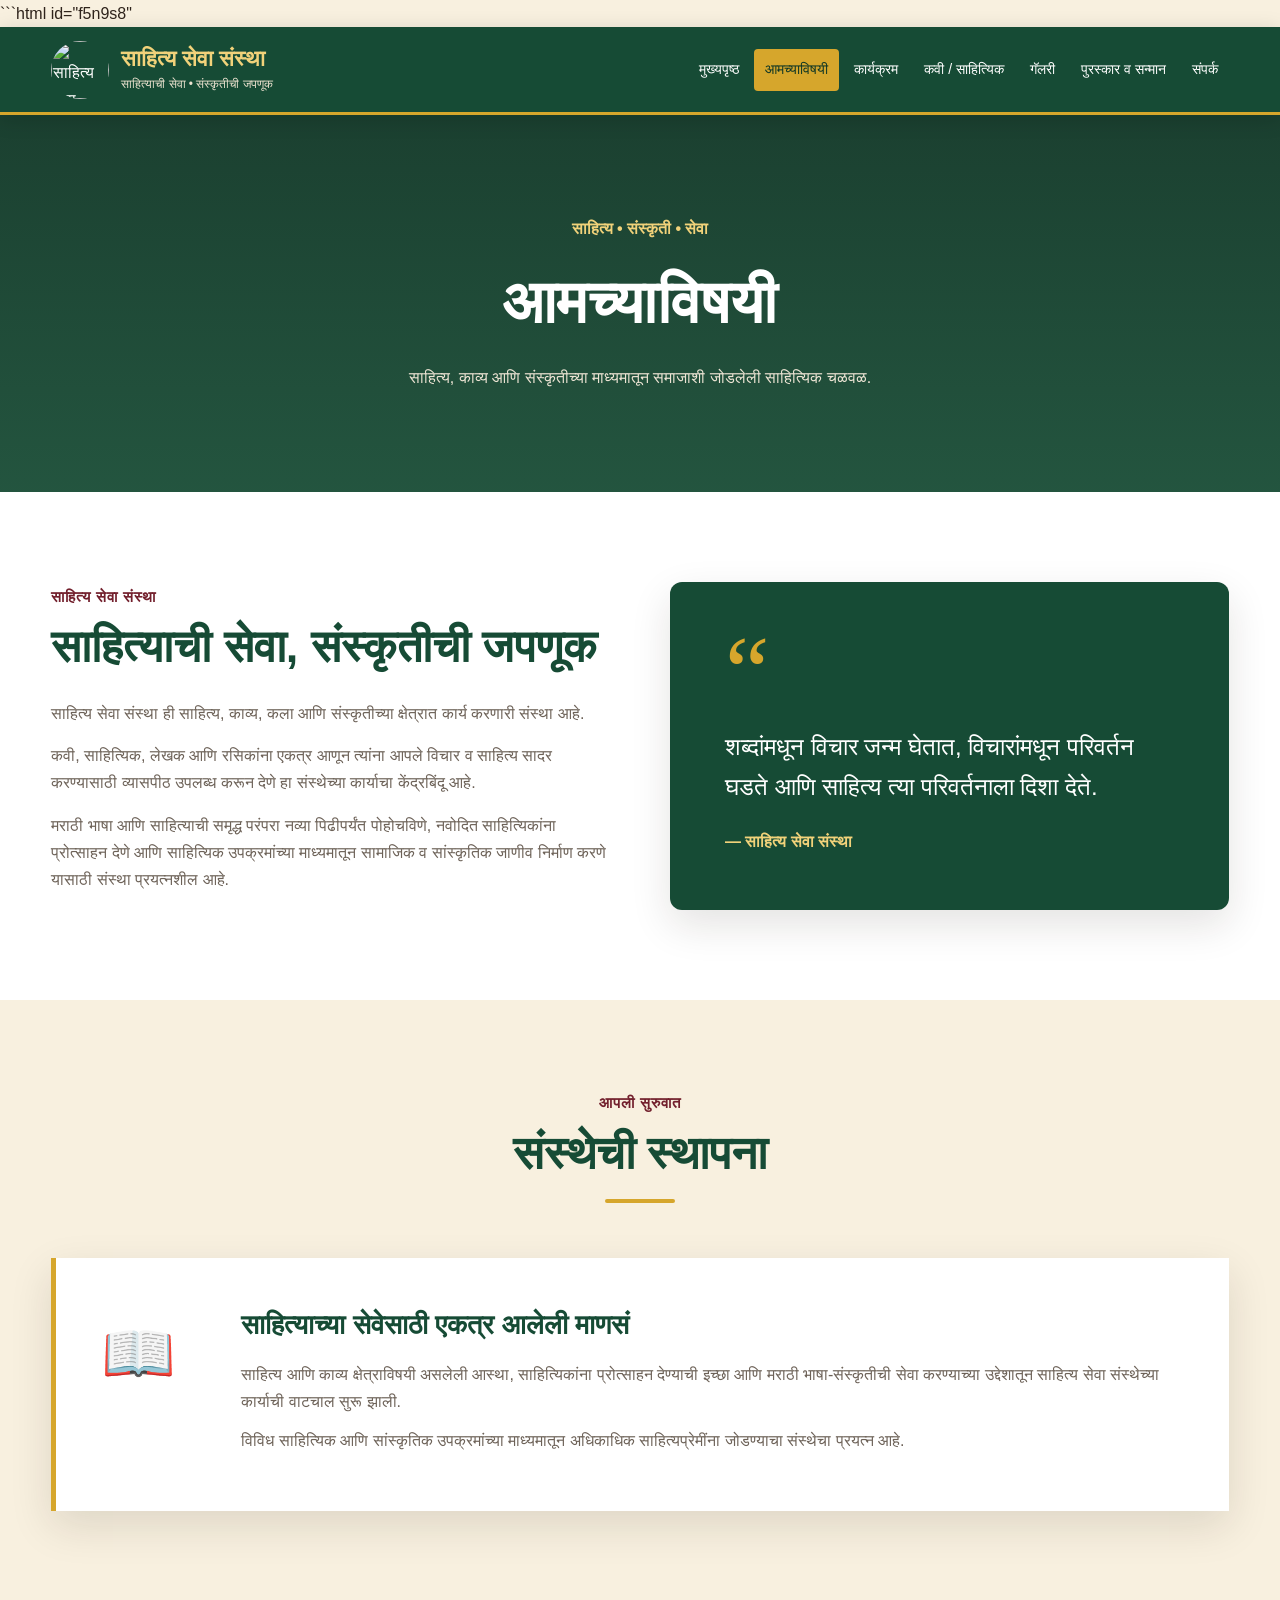
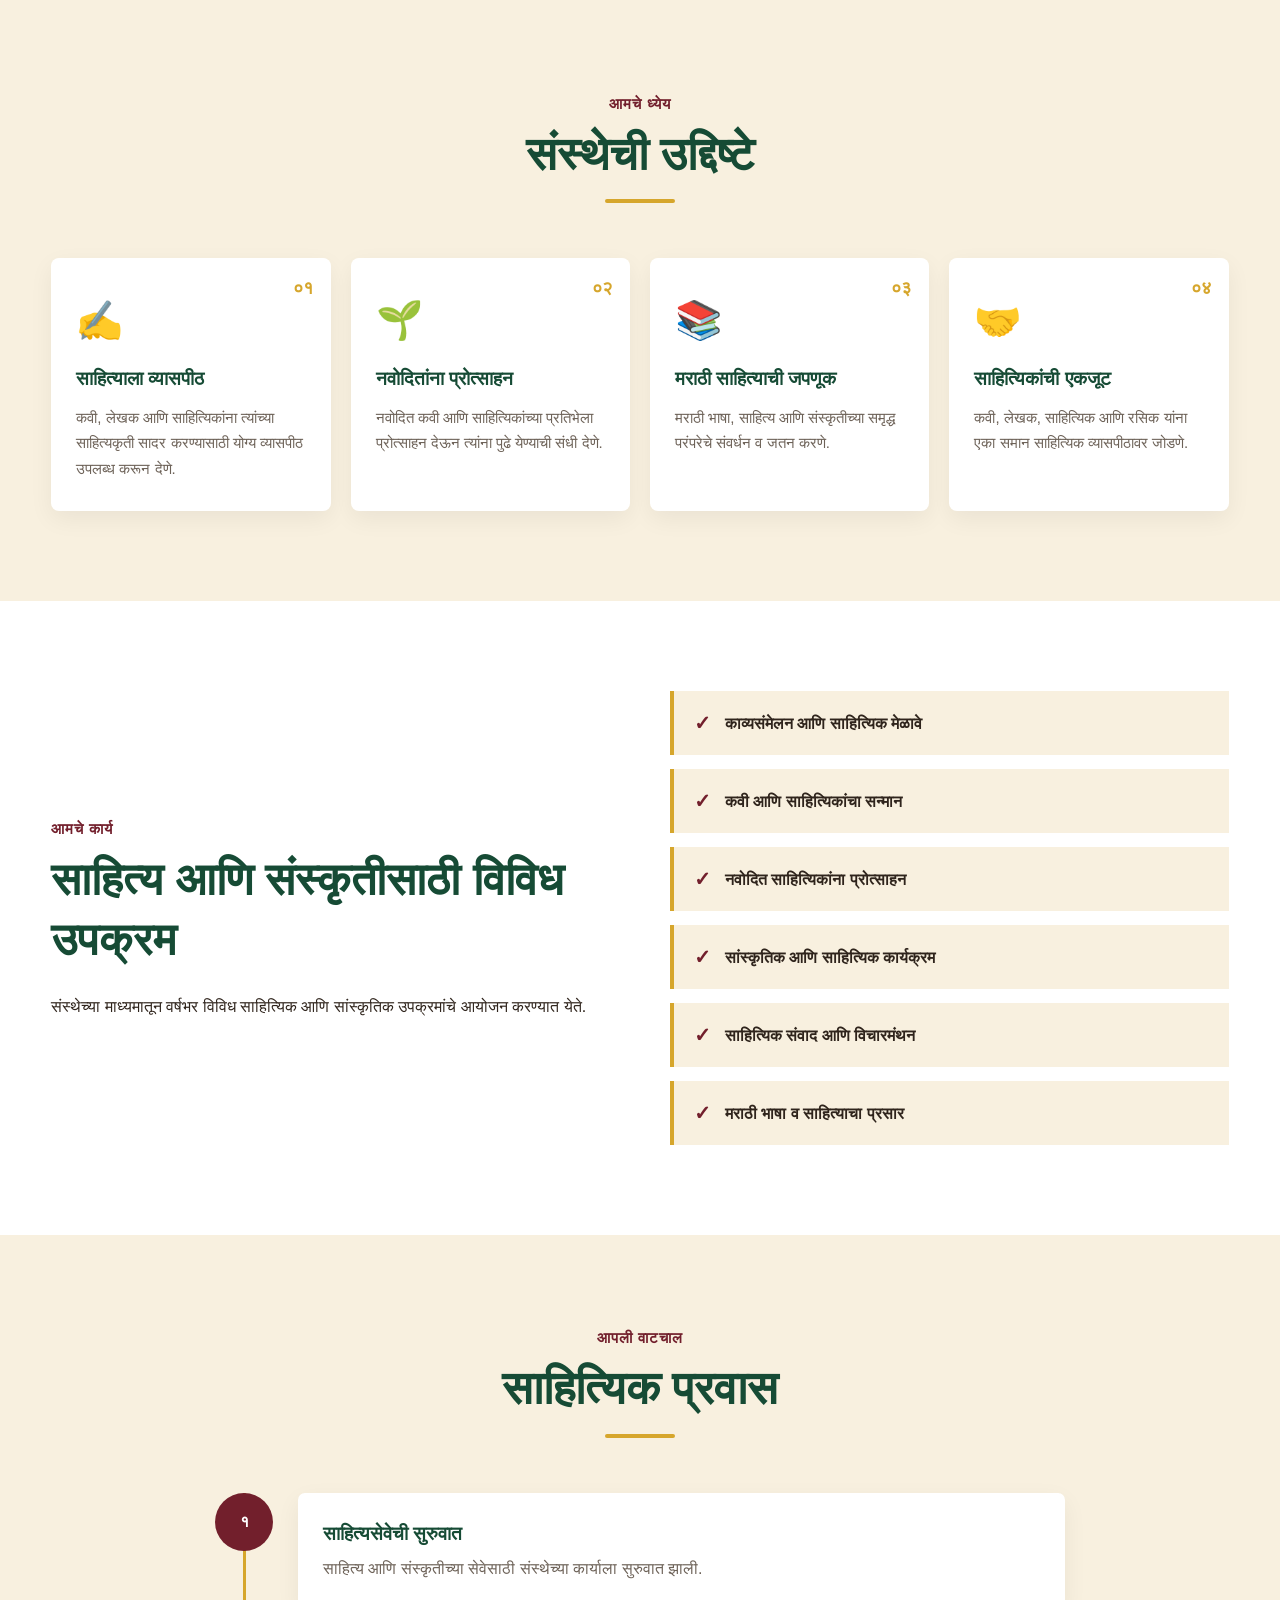
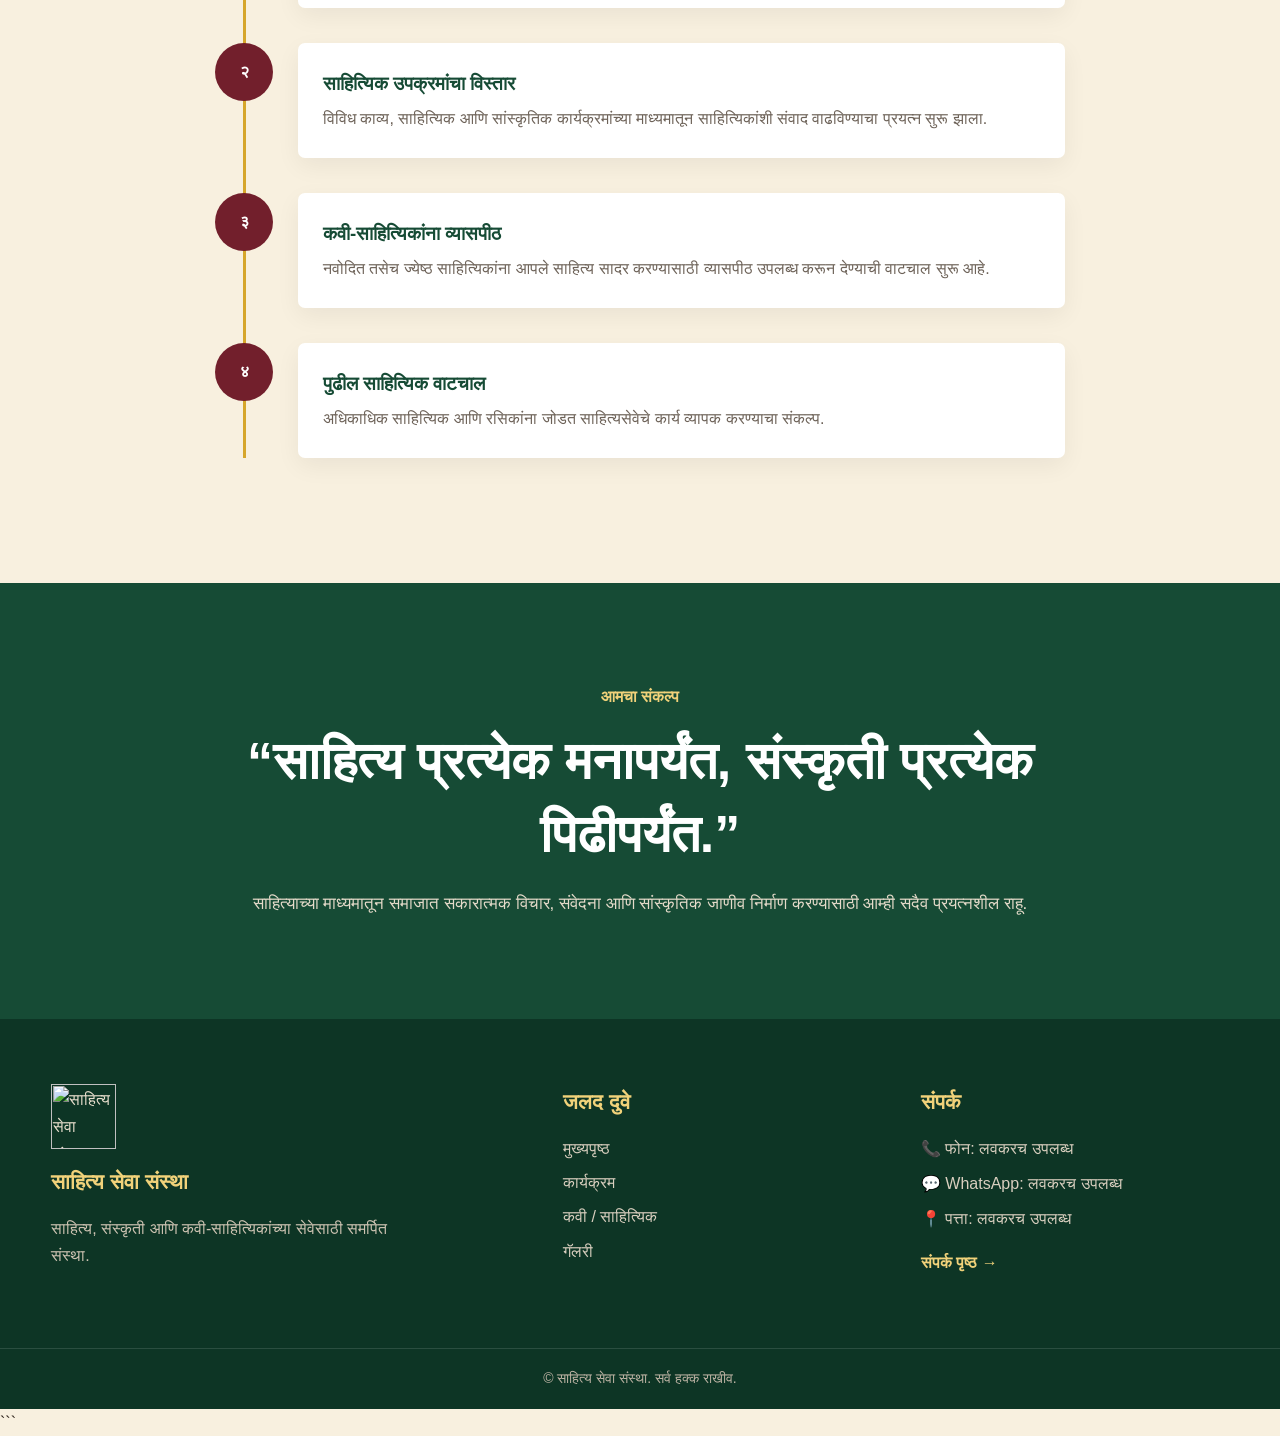
==== about.html @ 84e50759 "Create about.html" ====
```html id="f5n9s8"
<!DOCTYPE html>
<html lang="mr">
<head>
    <meta charset="UTF-8">
    <meta name="viewport" content="width=device-width, initial-scale=1.0">

    <title>आमच्याविषयी | साहित्य सेवा संस्था</title>

    <meta name="description"
          content="साहित्य सेवा संस्थेची स्थापना, उद्दिष्टे, कार्य आणि साहित्यिक वाटचाल.">

    <link rel="stylesheet" href="style.css">
</head>

<body>

    <!-- HEADER -->
    <header class="site-header">
        <div class="container header-inner">

            <a href="index.html" class="logo">
                <img src="images/logo.png" alt="साहित्य सेवा संस्था लोगो">

                <div class="logo-text">
                    <h1>साहित्य सेवा संस्था</h1>
                    <span>साहित्याची सेवा • संस्कृतीची जपणूक</span>
                </div>
            </a>

            <button class="menu-toggle" id="menuToggle" aria-label="Menu">
                ☰
            </button>

            <nav class="main-nav" id="mainNav">
                <a href="index.html">मुख्यपृष्ठ</a>
                <a href="about.html" class="active">आमच्याविषयी</a>
                <a href="events.html">कार्यक्रम</a>
                <a href="poets.html">कवी / साहित्यिक</a>
                <a href="gallery.html">गॅलरी</a>
                <a href="awards.html">पुरस्कार व सन्मान</a>
                <a href="contact.html">संपर्क</a>
            </nav>

        </div>
    </header>


    <!-- PAGE HERO -->
    <section class="page-hero">
        <div class="container">

            <span>साहित्य • संस्कृती • सेवा</span>

            <h2>आमच्याविषयी</h2>

            <p>
                साहित्य, काव्य आणि संस्कृतीच्या माध्यमातून
                समाजाशी जोडलेली साहित्यिक चळवळ.
            </p>

        </div>
    </section>


    <!-- INTRODUCTION -->
    <section class="section about-introduction">

        <div class="container two-column">

            <div class="about-content">

                <span class="section-tag">
                    साहित्य सेवा संस्था
                </span>

                <h2>
                    साहित्याची सेवा,
                    संस्कृतीची जपणूक
                </h2>

                <p>
                    साहित्य सेवा संस्था ही साहित्य, काव्य,
                    कला आणि संस्कृतीच्या क्षेत्रात कार्य करणारी
                    संस्था आहे.
                </p>

                <p>
                    कवी, साहित्यिक, लेखक आणि रसिकांना एकत्र
                    आणून त्यांना आपले विचार व साहित्य सादर
                    करण्यासाठी व्यासपीठ उपलब्ध करून देणे
                    हा संस्थेच्या कार्याचा केंद्रबिंदू आहे.
                </p>

                <p>
                    मराठी भाषा आणि साहित्याची समृद्ध परंपरा
                    नव्या पिढीपर्यंत पोहोचविणे, नवोदित
                    साहित्यिकांना प्रोत्साहन देणे आणि
                    साहित्यिक उपक्रमांच्या माध्यमातून
                    सामाजिक व सांस्कृतिक जाणीव निर्माण करणे
                    यासाठी संस्था प्रयत्नशील आहे.
                </p>

            </div>


            <div class="about-box">

                <div class="quote-mark">
                    “
                </div>

                <p>
                    शब्दांमधून विचार जन्म घेतात,
                    विचारांमधून परिवर्तन घडते आणि
                    साहित्य त्या परिवर्तनाला दिशा देते.
                </p>

                <span>
                    — साहित्य सेवा संस्था
                </span>

            </div>

        </div>

    </section>


    <!-- FOUNDATION -->
    <section class="section foundation-section">

        <div class="container">

            <div class="section-heading">

                <span>
                    आपली सुरुवात
                </span>

                <h2>
                    संस्थेची स्थापना
                </h2>

                <div class="heading-line"></div>

            </div>


            <div class="story-box">

                <div class="story-icon">
                    📖
                </div>

                <div>

                    <h3>
                        साहित्याच्या सेवेसाठी एकत्र आलेली माणसं
                    </h3>

                    <p>
                        साहित्य आणि काव्य क्षेत्राविषयी असलेली
                        आस्था, साहित्यिकांना प्रोत्साहन देण्याची
                        इच्छा आणि मराठी भाषा-संस्कृतीची सेवा
                        करण्याच्या उद्देशातून साहित्य सेवा
                        संस्थेच्या कार्याची वाटचाल सुरू झाली.
                    </p>

                    <p>
                        विविध साहित्यिक आणि सांस्कृतिक
                        उपक्रमांच्या माध्यमातून अधिकाधिक
                        साहित्यप्रेमींना जोडण्याचा संस्थेचा
                        प्रयत्न आहे.
                    </p>

                </div>

            </div>

        </div>

    </section>


    <!-- OBJECTIVES -->
    <section class="section objectives-section">

        <div class="container">

            <div class="section-heading">

                <span>
                    आमचे ध्येय
                </span>

                <h2>
                    संस्थेची उद्दिष्टे
                </h2>

                <div class="heading-line"></div>

            </div>


            <div class="objective-grid">

                <article class="objective-card">

                    <div class="objective-number">
                        ०१
                    </div>

                    <div class="objective-icon">
                        ✍️
                    </div>

                    <h3>
                        साहित्याला व्यासपीठ
                    </h3>

                    <p>
                        कवी, लेखक आणि साहित्यिकांना
                        त्यांच्या साहित्यकृती सादर करण्यासाठी
                        योग्य व्यासपीठ उपलब्ध करून देणे.
                    </p>

                </article>


                <article class="objective-card">

                    <div class="objective-number">
                        ०२
                    </div>

                    <div class="objective-icon">
                        🌱
                    </div>

                    <h3>
                        नवोदितांना प्रोत्साहन
                    </h3>

                    <p>
                        नवोदित कवी आणि साहित्यिकांच्या
                        प्रतिभेला प्रोत्साहन देऊन त्यांना
                        पुढे येण्याची संधी देणे.
                    </p>

                </article>


                <article class="objective-card">

                    <div class="objective-number">
                        ०३
                    </div>

                    <div class="objective-icon">
                        📚
                    </div>

                    <h3>
                        मराठी साहित्याची जपणूक
                    </h3>

                    <p>
                        मराठी भाषा, साहित्य आणि संस्कृतीच्या
                        समृद्ध परंपरेचे संवर्धन व जतन करणे.
                    </p>

                </article>


                <article class="objective-card">

                    <div class="objective-number">
                        ०४
                    </div>

                    <div class="objective-icon">
                        🤝
                    </div>

                    <h3>
                        साहित्यिकांची एकजूट
                    </h3>

                    <p>
                        कवी, लेखक, साहित्यिक आणि रसिक यांना
                        एका समान साहित्यिक व्यासपीठावर जोडणे.
                    </p>

                </article>

            </div>

        </div>

    </section>


    <!-- OUR WORK -->
    <section class="section work-section">

        <div class="container two-column">

            <div>

                <span class="section-tag">
                    आमचे कार्य
                </span>

                <h2>
                    साहित्य आणि संस्कृतीसाठी
                    विविध उपक्रम
                </h2>

                <p>
                    संस्थेच्या माध्यमातून वर्षभर विविध
                    साहित्यिक आणि सांस्कृतिक उपक्रमांचे
                    आयोजन करण्यात येते.
                </p>

            </div>


            <div class="work-list">

                <div class="work-item">
                    <span>✓</span>
                    <p>काव्यसंमेलन आणि साहित्यिक मेळावे</p>
                </div>

                <div class="work-item">
                    <span>✓</span>
                    <p>कवी आणि साहित्यिकांचा सन्मान</p>
                </div>

                <div class="work-item">
                    <span>✓</span>
                    <p>नवोदित साहित्यिकांना प्रोत्साहन</p>
                </div>

                <div class="work-item">
                    <span>✓</span>
                    <p>सांस्कृतिक आणि साहित्यिक कार्यक्रम</p>
                </div>

                <div class="work-item">
                    <span>✓</span>
                    <p>साहित्यिक संवाद आणि विचारमंथन</p>
                </div>

                <div class="work-item">
                    <span>✓</span>
                    <p>मराठी भाषा व साहित्याचा प्रसार</p>
                </div>

            </div>

        </div>

    </section>


    <!-- JOURNEY -->
    <section class="section journey-section">

        <div class="container">

            <div class="section-heading">

                <span>
                    आपली वाटचाल
                </span>

                <h2>
                    साहित्यिक प्रवास
                </h2>

                <div class="heading-line"></div>

            </div>


            <div class="timeline">

                <div class="timeline-item">

                    <div class="timeline-dot">
                        १
                    </div>

                    <div class="timeline-content">

                        <h3>
                            साहित्यसेवेची सुरुवात
                        </h3>

                        <p>
                            साहित्य आणि संस्कृतीच्या सेवेसाठी
                            संस्थेच्या कार्याला सुरुवात झाली.
                        </p>

                    </div>

                </div>


                <div class="timeline-item">

                    <div class="timeline-dot">
                        २
                    </div>

                    <div class="timeline-content">

                        <h3>
                            साहित्यिक उपक्रमांचा विस्तार
                        </h3>

                        <p>
                            विविध काव्य, साहित्यिक आणि
                            सांस्कृतिक कार्यक्रमांच्या माध्यमातून
                            साहित्यिकांशी संवाद वाढविण्याचा
                            प्रयत्न सुरू झाला.
                        </p>

                    </div>

                </div>


                <div class="timeline-item">

                    <div class="timeline-dot">
                        ३
                    </div>

                    <div class="timeline-content">

                        <h3>
                            कवी-साहित्यिकांना व्यासपीठ
                        </h3>

                        <p>
                            नवोदित तसेच ज्येष्ठ साहित्यिकांना
                            आपले साहित्य सादर करण्यासाठी
                            व्यासपीठ उपलब्ध करून देण्याची
                            वाटचाल सुरू आहे.
                        </p>

                    </div>

                </div>


                <div class="timeline-item">

                    <div class="timeline-dot">
                        ४
                    </div>

                    <div class="timeline-content">

                        <h3>
                            पुढील साहित्यिक वाटचाल
                        </h3>

                        <p>
                            अधिकाधिक साहित्यिक आणि रसिकांना
                            जोडत साहित्यसेवेचे कार्य व्यापक
                            करण्याचा संकल्प.
                        </p>

                    </div>

                </div>

            </div>

        </div>

    </section>


    <!-- VISION -->
    <section class="vision-section">

        <div class="container">

            <div class="vision-content">

                <span>
                    आमचा संकल्प
                </span>

                <h2>
                    “साहित्य प्रत्येक मनापर्यंत,
                    संस्कृती प्रत्येक पिढीपर्यंत.”
                </h2>

                <p>
                    साहित्याच्या माध्यमातून समाजात सकारात्मक
                    विचार, संवेदना आणि सांस्कृतिक जाणीव निर्माण
                    करण्यासाठी आम्ही सदैव प्रयत्नशील राहू.
                </p>

            </div>

        </div>

    </section>


    <!-- FOOTER -->
    <footer class="site-footer">

        <div class="container footer-grid">

            <div class="footer-about">

                <img src="images/logo.png"
                     alt="साहित्य सेवा संस्था लोगो"
                     class="footer-logo">

                <h3>
                    साहित्य सेवा संस्था
                </h3>

                <p>
                    साहित्य, संस्कृती आणि कवी-साहित्यिकांच्या
                    सेवेसाठी समर्पित संस्था.
                </p>

            </div>


            <div class="footer-links">

                <h3>
                    जलद दुवे
                </h3>

                <a href="index.html">
                    मुख्यपृष्ठ
                </a>

                <a href="events.html">
                    कार्यक्रम
                </a>

                <a href="poets.html">
                    कवी / साहित्यिक
                </a>

                <a href="gallery.html">
                    गॅलरी
                </a>

            </div>


            <div class="footer-contact">

                <h3>
                    संपर्क
                </h3>

                <p>
                    📞 फोन: लवकरच उपलब्ध
                </p>

                <p>
                    💬 WhatsApp: लवकरच उपलब्ध
                </p>

                <p>
                    📍 पत्ता: लवकरच उपलब्ध
                </p>

                <a href="contact.html">
                    संपर्क पृष्ठ →
                </a>

            </div>

        </div>


        <div class="footer-bottom">

            <div class="container">

                <p>
                    © <span id="currentYear"></span>
                    साहित्य सेवा संस्था.
                    सर्व हक्क राखीव.
                </p>

            </div>

        </div>

    </footer>


    <!-- JAVASCRIPT -->
    <script src="script.js"></script>

</body>
</html>
```
---- style.css ----
/* =========================================
   SAHITYA SEVA SANSTHA
   Main Website Stylesheet
   ========================================= */

/* ---------- RESET ---------- */

* {
    margin: 0;
    padding: 0;
    box-sizing: border-box;
}

html {
    scroll-behavior: smooth;
}

body {
    font-family: "Noto Sans Devanagari", "Mangal", Arial, sans-serif;
    background: #f8f0df;
    color: #2f241c;
    line-height: 1.7;
}

img {
    max-width: 100%;
    display: block;
}

a {
    color: inherit;
    text-decoration: none;
}

button {
    font-family: inherit;
}


/* ---------- COLORS ---------- */

:root {
    --green: #164b35;
    --dark-green: #0d3525;
    --gold: #d6a62c;
    --gold-light: #f1d27a;
    --maroon: #721f2c;
    --cream: #f8f0df;
    --cream-dark: #ead9bb;
    --white: #ffffff;
    --text: #2f241c;
    --muted: #6d6258;
    --shadow: 0 15px 40px rgba(35, 28, 20, 0.12);
}


/* ---------- COMMON ---------- */

.container {
    width: min(1180px, 92%);
    margin: 0 auto;
}

.section {
    padding: 90px 0;
}

.section-heading {
    text-align: center;
    margin-bottom: 55px;
}

.section-heading > span,
.section-tag {
    display: inline-block;
    color: var(--maroon);
    font-weight: 700;
    font-size: 15px;
    letter-spacing: 1px;
    margin-bottom: 8px;
}

.section-heading h2 {
    color: var(--green);
    font-size: clamp(30px, 4vw, 46px);
    line-height: 1.3;
}

.heading-line {
    width: 70px;
    height: 4px;
    background: var(--gold);
    margin: 15px auto 0;
    border-radius: 10px;
}

.btn {
    display: inline-flex;
    align-items: center;
    justify-content: center;
    padding: 12px 25px;
    border-radius: 4px;
    font-weight: 700;
    transition: 0.3s ease;
    border: 2px solid transparent;
}

.btn-primary {
    background: var(--gold);
    color: var(--dark-green);
}

.btn-primary:hover {
    background: var(--gold-light);
    transform: translateY(-2px);
}

.btn-outline {
    border-color: var(--gold);
    color: var(--gold);
    background: transparent;
}

.btn-outline:hover {
    background: var(--gold);
    color: var(--dark-green);
}

.btn-light {
    background: var(--cream);
    color: var(--green);
}

.btn-light:hover {
    background: var(--white);
    transform: translateY(-2px);
}

.center-button {
    text-align: center;
    margin-top: 35px;
}

.text-link {
    display: inline-block;
    color: var(--maroon);
    font-weight: 700;
    margin-top: 15px;
}

.text-link:hover {
    color: var(--gold);
}


/* =========================================
   HEADER
   ========================================= */

.site-header {
    background: var(--green);
    color: var(--white);
    position: sticky;
    top: 0;
    z-index: 1000;
    box-shadow: 0 4px 20px rgba(0, 0, 0, 0.15);
    border-bottom: 3px solid var(--gold);
}

.header-inner {
    min-height: 85px;
    display: flex;
    align-items: center;
    justify-content: space-between;
    gap: 25px;
}

.logo {
    display: flex;
    align-items: center;
    gap: 12px;
}

.logo img {
    width: 58px;
    height: 58px;
    object-fit: contain;
    border-radius: 50%;
}

.logo-text h1 {
    color: var(--gold-light);
    font-size: 22px;
    line-height: 1.3;
}

.logo-text span {
    color: #eee4d1;
    font-size: 12px;
}

.main-nav {
    display: flex;
    align-items: center;
    gap: 4px;
}

.main-nav a {
    padding: 9px 11px;
    border-radius: 4px;
    color: var(--white);
    font-size: 14px;
    transition: 0.3s ease;
}

.main-nav a:hover,
.main-nav a.active {
    background: var(--gold);
    color: var(--dark-green);
}

.menu-toggle {
    display: none;
    border: 0;
    background: transparent;
    color: var(--white);
    font-size: 30px;
    cursor: pointer;
}


/* =========================================
   HERO
   ========================================= */

.hero {
    min-height: 650px;
    display: flex;
    align-items: center;
    position: relative;
    overflow: hidden;

    background:
        linear-gradient(
            90deg,
            rgba(13, 53, 37, 0.97),
            rgba(22, 75, 53, 0.88),
            rgba(22, 75, 53, 0.55)
        ),
        url("images/poster.jpg") center/cover no-repeat;
}

.hero-content {
    position: relative;
    z-index: 2;
}

.hero-text {
    max-width: 760px;
    color: var(--white);
}

.hero-tag {
    display: inline-block;
    color: var(--gold-light);
    font-weight: 700;
    font-size: 17px;
    margin-bottom: 20px;
}

.hero h2 {
    font-size: clamp(42px, 6vw, 75px);
    line-height: 1.2;
    margin-bottom: 25px;
}

.hero h2 span {
    display: block;
    color: var(--gold-light);
}

.hero p {
    max-width: 700px;
    color: #f5ead8;
    font-size: 18px;
    margin-bottom: 32px;
}

.hero-buttons {
    display: flex;
    flex-wrap: wrap;
    gap: 15px;
}


/* =========================================
   UPCOMING EVENT
   ========================================= */

.upcoming-event {
    background: var(--cream);
}

.event-card {
    display: grid;
    grid-template-columns: 42% 58%;
    background: var(--white);
    border-radius: 12px;
    overflow: hidden;
    box-shadow: var(--shadow);
}

.event-poster {
    min-height: 430px;
    background: var(--cream-dark);
}

.event-poster img {
    width: 100%;
    height: 100%;
    object-fit: cover;
}

.event-info {
    padding: 50px;
}

.event-label {
    display: inline-block;
    background: var(--maroon);
    color: var(--white);
    padding: 6px 13px;
    border-radius: 3px;
    font-size: 13px;
    font-weight: 700;
    margin-bottom: 15px;
}

.event-info h3 {
    color: var(--green);
    font-size: clamp(28px, 4vw, 42px);
    line-height: 1.35;
    margin-bottom: 18px;
}

.event-description {
    color: var(--muted);
    margin-bottom: 25px;
}

.event-details {
    display: grid;
    gap: 14px;
    margin-bottom: 28px;
}

.event-details div {
    display: flex;
    flex-direction: column;
    border-left: 3px solid var(--gold);
    padding-left: 13px;
}

.event-details strong {
    color: var(--maroon);
}

.event-details span {
    color: var(--text);
}


/* =========================================
   ABOUT
   ========================================= */

.about-preview {
    background: var(--white);
}

.two-column {
    display: grid;
    grid-template-columns: 1fr 1fr;
    gap: 60px;
    align-items: center;
}

.about-content h2,
.work-section h2 {
    color: var(--green);
    font-size: clamp(30px, 4vw, 45px);
    line-height: 1.35;
    margin-bottom: 22px;
}

.about-content p {
    color: var(--muted);
    margin-bottom: 15px;
}

.about-box {
    background: var(--green);
    color: var(--white);
    padding: 55px;
    border-radius: 12px;
    position: relative;
    overflow: hidden;
    box-shadow: var(--shadow);
}

.quote-mark {
    color: var(--gold);
    font-family: Georgia, serif;
    font-size: 100px;
    line-height: 0.7;
}

.about-box p {
    font-size: 24px;
    line-height: 1.7;
    margin: 20px 0;
}

.about-box span {
    color: var(--gold-light);
    font-weight: 700;
}


/* =========================================
   ACTIVITIES
   ========================================= */

.activities {
    background: var(--cream-dark);
}

.activity-grid {
    display: grid;
    grid-template-columns: repeat(4, 1fr);
    gap: 22px;
}

.activity-card {
    background: var(--white);
    padding: 35px 25px;
    text-align: center;
    border-radius: 8px;
    border-bottom: 4px solid var(--gold);
    transition: 0.3s ease;
    box-shadow: 0 8px 25px rgba(0, 0, 0, 0.07);
}

.activity-card:hover {
    transform: translateY(-8px);
    box-shadow: var(--shadow);
}

.activity-icon {
    font-size: 42px;
    margin-bottom: 15px;
}

.activity-card h3 {
    color: var(--green);
    font-size: 21px;
    margin-bottom: 10px;
}

.activity-card p {
    color: var(--muted);
    font-size: 15px;
}


/* =========================================
   GALLERY
   ========================================= */

.gallery-preview {
    background: var(--white);
}

.gallery-grid {
    display: grid;
    grid-template-columns: repeat(3, 1fr);
    gap: 20px;
}

.gallery-item {
    display: block;
    height: 280px;
    overflow: hidden;
    border-radius: 8px;
    background: var(--cream-dark);
}

.gallery-item img {
    width: 100%;
    height: 100%;
    object-fit: cover;
    transition: 0.5s ease;
}

.gallery-item:hover img {
    transform: scale(1.08);
}


/* =========================================
   CONTACT CTA
   ========================================= */

.contact-cta {
    background: var(--maroon);
    color: var(--white);
    padding: 70px 0;
}

.contact-cta .container {
    display: flex;
    justify-content: space-between;
    align-items: center;
    gap: 30px;
}

.contact-cta span {
    color: var(--gold-light);
    font-weight: 700;
}

.contact-cta h2 {
    font-size: clamp(28px, 4vw, 42px);
    line-height: 1.35;
    margin-top: 8px;
}


/* =========================================
   FOOTER
   ========================================= */

.site-footer {
    background: var(--dark-green);
    color: #e9dfce;
}

.footer-grid {
    padding: 65px 0;
    display: grid;
    grid-template-columns: 1.5fr 1fr 1fr;
    gap: 50px;
}

.footer-logo {
    width: 65px;
    height: 65px;
    object-fit: contain;
    margin-bottom: 15px;
}

.footer-about h3,
.footer-links h3,
.footer-contact h3 {
    color: var(--gold-light);
    margin-bottom: 15px;
    font-size: 21px;
}

.footer-about p {
    color: #cfc4b3;
    max-width: 350px;
}

.footer-links {
    display: flex;
    flex-direction: column;
    align-items: flex-start;
}

.footer-links a,
.footer-contact a {
    color: #d9cfbf;
    margin-bottom: 7px;
    transition: 0.3s ease;
}

.footer-links a:hover,
.footer-contact a:hover {
    color: var(--gold-light);
}

.footer-contact p {
    margin-bottom: 8px;
    color: #d9cfbf;
}

.footer-contact a {
    display: inline-block;
    margin-top: 8px;
    color: var(--gold-light);
    font-weight: 700;
}

.footer-bottom {
    border-top: 1px solid rgba(255, 255, 255, 0.12);
    text-align: center;
    padding: 18px 0;
    color: #bdb3a4;
    font-size: 14px;
}


/* =========================================
   INNER PAGE HERO
   ========================================= */

.page-hero {
    padding: 100px 0;
    text-align: center;
    color: var(--white);

    background:
        linear-gradient(
            rgba(13, 53, 37, 0.94),
            rgba(22, 75, 53, 0.94)
        ),
        url("images/poster.jpg") center/cover no-repeat;
}

.page-hero span {
    color: var(--gold-light);
    font-weight: 700;
}

.page-hero h2 {
    font-size: clamp(38px, 6vw, 60px);
    margin: 10px 0;
}

.page-hero p {
    max-width: 650px;
    margin: auto;
    color: #eee5d5;
}


/* =========================================
   ABOUT PAGE
   ========================================= */

.about-introduction,
.work-section {
    background: var(--white);
}

.foundation-section,
.objectives-section,
.journey-section {
    background: var(--cream);
}

.story-box {
    display: grid;
    grid-template-columns: 110px 1fr;
    gap: 30px;
    background: var(--white);
    padding: 45px;
    border-left: 5px solid var(--gold);
    box-shadow: var(--shadow);
}

.story-icon {
    font-size: 60px;
}

.story-box h3 {
    color: var(--green);
    font-size: 27px;
    margin-bottom: 12px;
}

.story-box p {
    color: var(--muted);
    margin-bottom: 12px;
}

.objective-grid {
    display: grid;
    grid-template-columns: repeat(4, 1fr);
    gap: 20px;
}

.objective-card {
    background: var(--white);
    padding: 30px 25px;
    border-radius: 8px;
    position: relative;
    box-shadow: 0 8px 25px rgba(0, 0, 0, 0.06);
}

.objective-number {
    position: absolute;
    top: 15px;
    right: 18px;
    color: var(--gold);
    font-size: 18px;
    font-weight: 700;
}

.objective-icon {
    font-size: 38px;
    margin-bottom: 10px;
}

.objective-card h3 {
    color: var(--green);
    margin-bottom: 10px;
}

.objective-card p {
    color: var(--muted);
    font-size: 15px;
}

.work-list {
    display: grid;
    gap: 14px;
}

.work-item {
    display: flex;
    align-items: center;
    gap: 14px;
    padding: 15px 20px;
    background: var(--cream);
    border-left: 4px solid var(--gold);
}

.work-item span {
    color: var(--maroon);
    font-size: 20px;
    font-weight: 700;
}

.work-item p {
    margin: 0;
    font-weight: 600;
}

.timeline {
    max-width: 850px;
    margin: auto;
    position: relative;
}

.timeline::before {
    content: "";
    position: absolute;
    left: 28px;
    top: 0;
    bottom: 0;
    width: 3px;
    background: var(--gold);
}

.timeline-item {
    position: relative;
    display: flex;
    gap: 25px;
    margin-bottom: 35px;
}

.timeline-dot {
    min-width: 58px;
    width: 58px;
    height: 58px;
    border-radius: 50%;
    background: var(--maroon);
    color: var(--white);
    display: grid;
    place-items: center;
    font-weight: 700;
    position: relative;
    z-index: 2;
}

.timeline-content {
    background: var(--white);
    padding: 25px;
    flex: 1;
    border-radius: 7px;
    box-shadow: 0 8px 25px rgba(0, 0, 0, 0.06);
}

.timeline-content h3 {
    color: var(--green);
    margin-bottom: 6px;
}

.timeline-content p {
    color: var(--muted);
}

.vision-section {
    padding: 100px 0;
    text-align: center;
    background: var(--green);
    color: var(--white);
}

.vision-content {
    max-width: 850px;
    margin: auto;
}

.vision-content span {
    color: var(--gold-light);
    font-weight: 700;
}

.vision-content h2 {
    font-size: clamp(30px, 5vw, 52px);
    line-height: 1.4;
    margin: 15px 0 20px;
}

.vision-content p {
    color: #e4dac9;
    font-size: 17px;
}


/* =========================================
   EVENTS PAGE
   ========================================= */

.featured-event {
    border-top: 5px solid var(--gold);
}

.event-actions {
    display: flex;
    flex-wrap: wrap;
    gap: 12px;
}

.event-information {
    background: var(--white);
}

.info-grid {
    display: grid;
    grid-template-columns: repeat(4, 1fr);
    gap: 20px;
}

.info-card {
    background: var(--cream);
    padding: 30px 25px;
    text-align: center;
    border-radius: 8px;
}

.info-icon {
    font-size: 38px;
    margin-bottom: 12px;
}

.info-card h3 {
    color: var(--green);
    margin-bottom: 10px;
}

.info-card p {
    color: var(--muted);
    font-size: 15px;
}

.registration-section {
    background: var(--maroon);
    padding: 70px 0;
    color: var(--white);
}

.registration-box {
    display: flex;
    align-items: center;
    justify-content: space-between;
    gap: 35px;
}

.registration-box span {
    color: var(--gold-light);
    font-weight: 700;
}

.registration-box h2 {
    font-size: clamp(28px, 4vw, 43px);
    line-height: 1.35;
    margin: 8px 0;
}

.registration-box p {
    color: #e5dacc;
}

.registration-actions {
    display: flex;
    gap: 12px;
    flex-wrap: wrap;
}

.btn-outline-light {
    border: 2px solid var(--cream);
    color: var(--cream);
}

.btn-outline-light:hover {
    background: var(--cream);
    color: var(--maroon);
}

.past-events {
    background: var(--cream);
}

.past-events-grid {
    display: grid;
    grid-template-columns: repeat(3, 1fr);
    gap: 25px;
}

.past-event-card {
    background: var(--white);
    border-radius: 8px;
    overflow: hidden;
    box-shadow: 0 8px 25px rgba(0, 0, 0, 0.07);
}

.past-event-image {
    height: 240px;
    background: var(--cream-dark);
    overflow: hidden;
}

.past-event-image img {
    width: 100%;
    height: 100%;
    object-fit: cover;
    transition: 0.5s ease;
}

.past-event-card:hover img {
    transform: scale(1.06);
}

.past-event-content {
    padding: 25px;
}

.past-event-content > span {
    color: var(--maroon);
    font-size: 14px;
    font-weight: 700;
}

.past-event-content h3 {
    color: var(--green);
    font-size: 22px;
    margin: 7px 0;
}

.past-event-content p {
    color: var(--muted);
    font-size: 15px;
    margin-bottom: 10px;
}

.past-event-content a {
    color: var(--maroon);
    font-weight: 700;
}


/* =========================================
   RESPONSIVE
   ========================================= */

@media (max-width: 1000px) {

    .main-nav {
        gap: 0;
    }

    .main-nav a {
        padding: 8px 7px;
        font-size: 13px;
    }

    .activity-grid,
    .objective-grid,
    .info-grid {
        grid-template-columns: repeat(2, 1fr);
    }

    .event-card {
        grid-template-columns: 1fr;
    }

    .event-poster {
        max-height: 500px;
    }
}


@media (max-width: 768px) {

    .section {
        padding: 65px 0;
    }

    .header-inner {
        min-height: 72px;
    }

    .logo img {
        width: 48px;
        height: 48px;
    }

    .logo-text h1 {
        font-size: 18px;
    }

    .logo-text span {
        display: none;
    }

    .menu-toggle {
        display: block;
    }

    .main-nav {
        display: none;
        position: absolute;
        top: 72px;
        left: 0;
        width: 100%;
        background: var(--dark-green);
        flex-direction: column;
        padding: 12px;
        border-top: 1px solid rgba(255,255,255,0.1);
    }

    .main-nav.show {
        display: flex;
    }

    .main-nav a {
        width: 100%;
        text-align: center;
        padding: 12px;
    }

    .hero {
        min-height: 600px;
    }

    .hero h2 {
        font-size: 43px;
    }

    .hero p {
        font-size: 16px;
    }

    .two-column {
        grid-template-columns: 1fr;
        gap: 35px;
    }

    .activity-grid,
    .objective-grid,
    .info-grid,
    .past-events-grid {
        grid-template-columns: 1fr 1fr;
    }

    .gallery-grid {
        grid-template-columns: 1fr 1fr;
    }

    .contact-cta .container,
    .registration-box {
        flex-direction: column;
        align-items: flex-start;
    }

    .footer-grid {
        grid-template-columns: 1fr 1fr;
    }

    .story-box {
        grid-template-columns: 1fr;
    }
}


@media (max-width: 560px) {

    .container {
        width: min(94%, 1180px);
    }

    .hero {
        min-height: 560px;
    }

    .hero h2 {
        font-size: 36px;
    }

    .hero-buttons,
    .event-actions,
    .registration-actions {
        flex-direction: column;
        align-items: stretch;
    }

    .hero-buttons .btn,
    .event-actions .btn,
    .registration-actions .btn {
        width: 100%;
    }

    .event-info {
        padding: 30px 22px;
    }

    .event-info h3 {
        font-size: 28px;
    }

    .activity-grid,
    .objective-grid,
    .info-grid,
    .past-events-grid,
    .gallery-grid {
        grid-template-columns: 1fr;
    }

    .gallery-item {
        height: 250px;
    }

    .footer-grid {
        grid-template-columns: 1fr;
        gap: 35px;
    }

    .about-box {
        padding: 35px 25px;
    }

    .about-box p {
        font-size: 20px;
    }

    .page-hero {
        padding: 75px 0;
    }

    .page-hero h2 {
        font-size: 40px;
    }

    .timeline::before {
        left: 22px;
    }

    .timeline-dot {
        min-width: 46px;
        width: 46px;
        height: 46px;
    }
}


/* ---------- SIMPLE FADE ANIMATION ---------- */

@keyframes fadeUp {
    from {
        opacity: 0;
        transform: translateY(20px);
    }

    to {
        opacity: 1;
        transform: translateY(0);
    }
}

.hero-text,
.event-card,
.activity-card,
.about-content {
    animation: fadeUp 0.8s ease both;
}
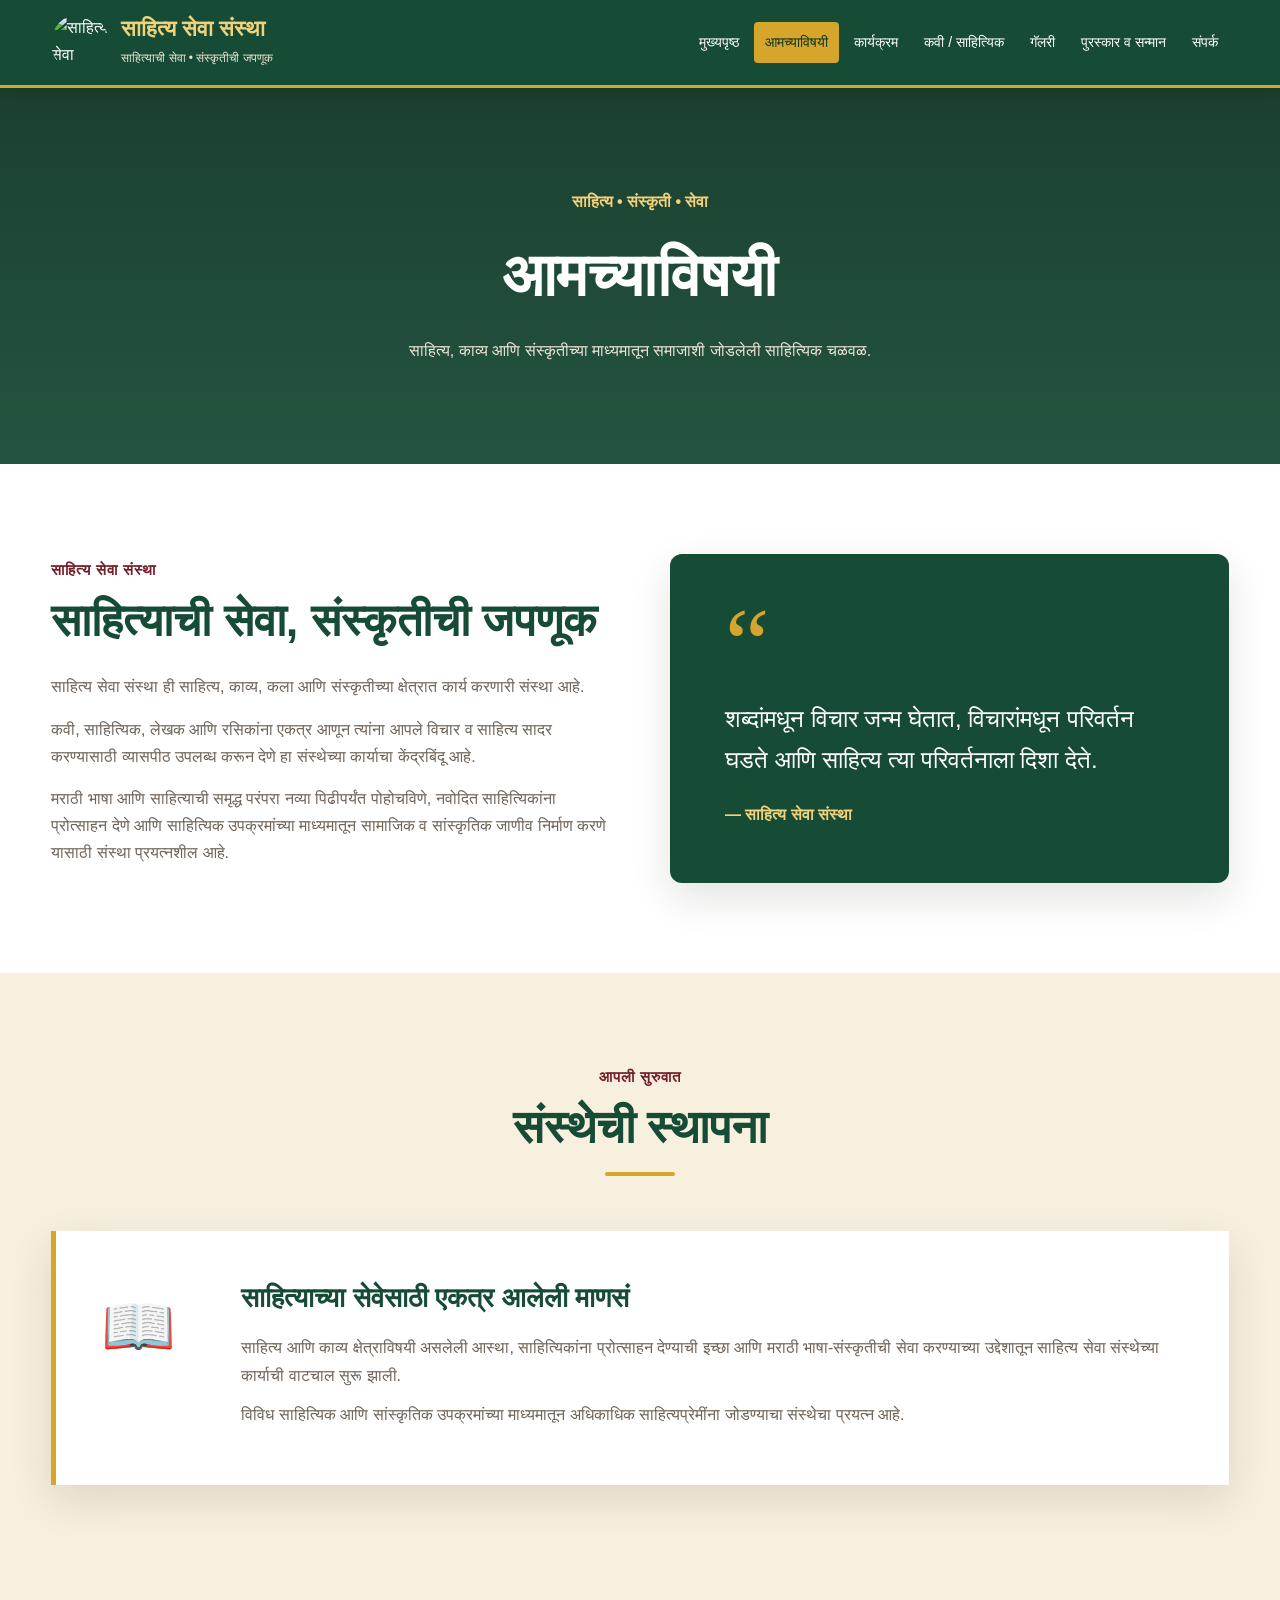
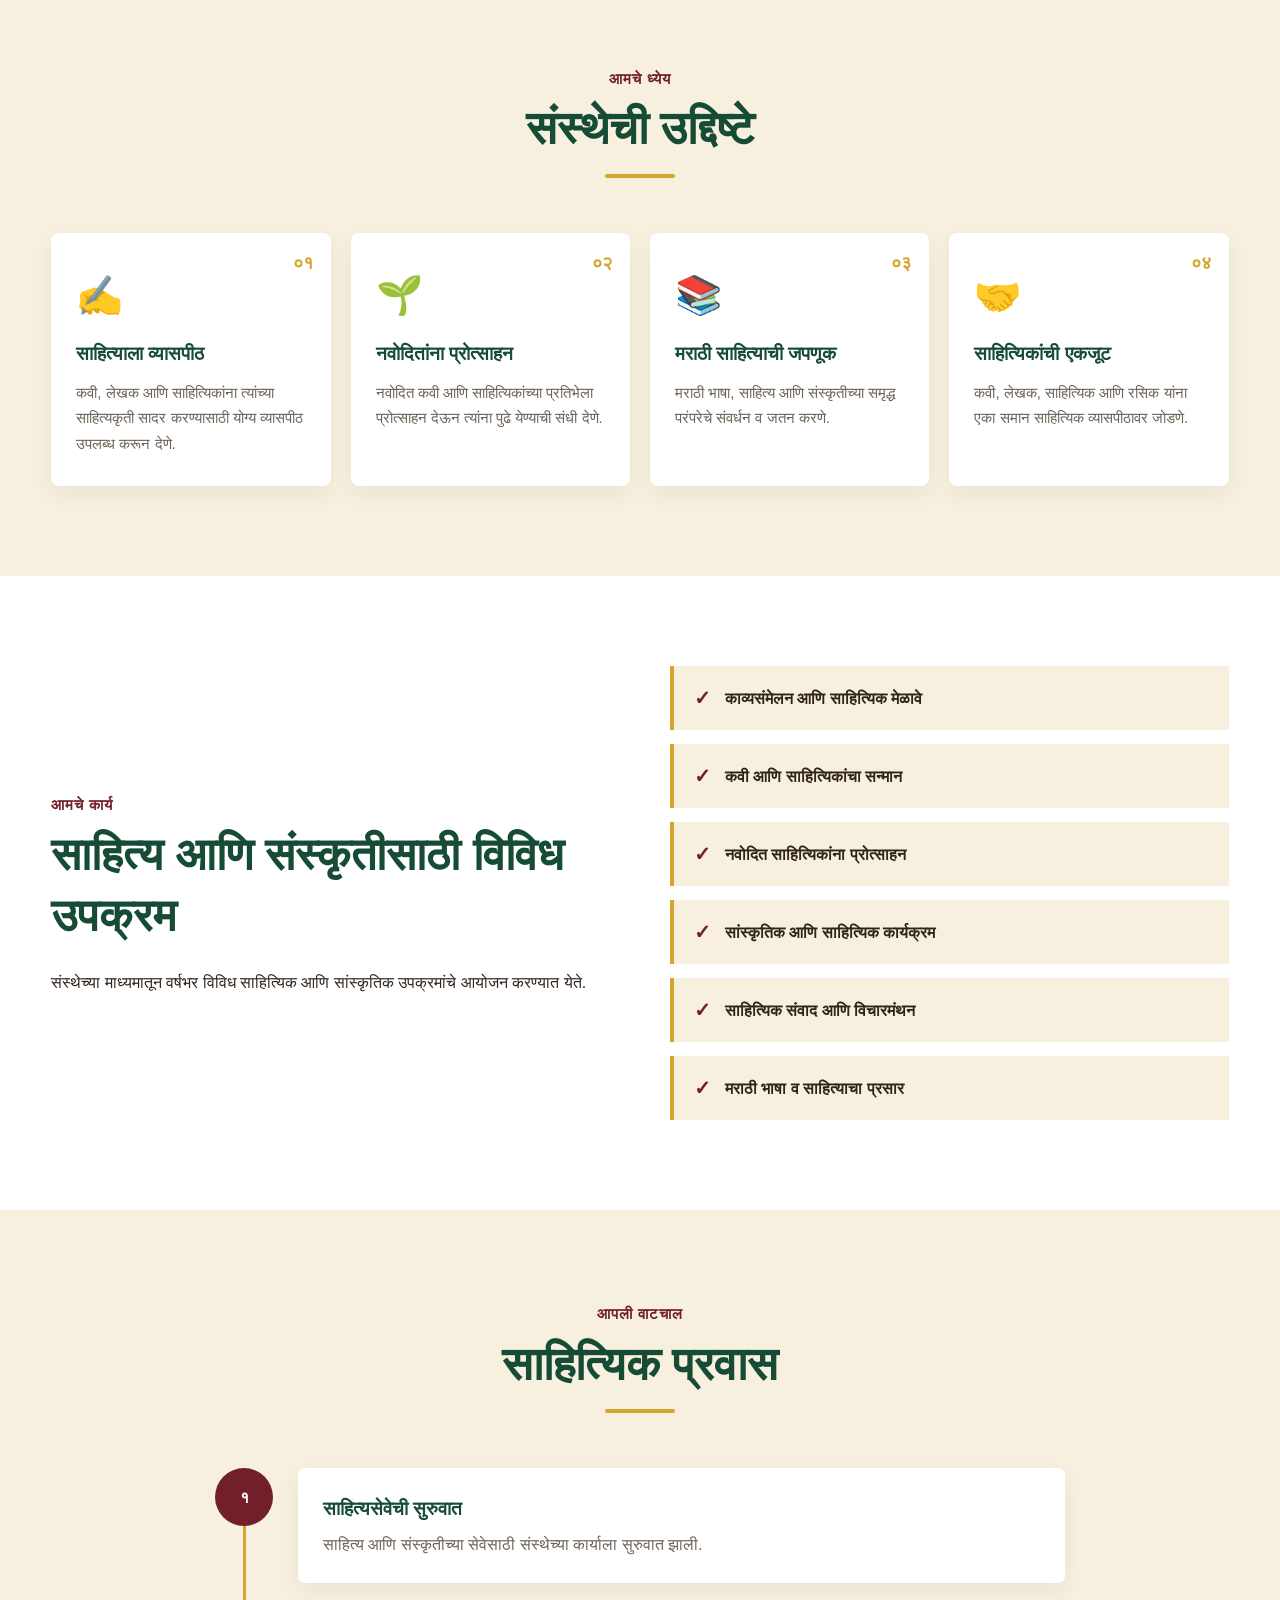
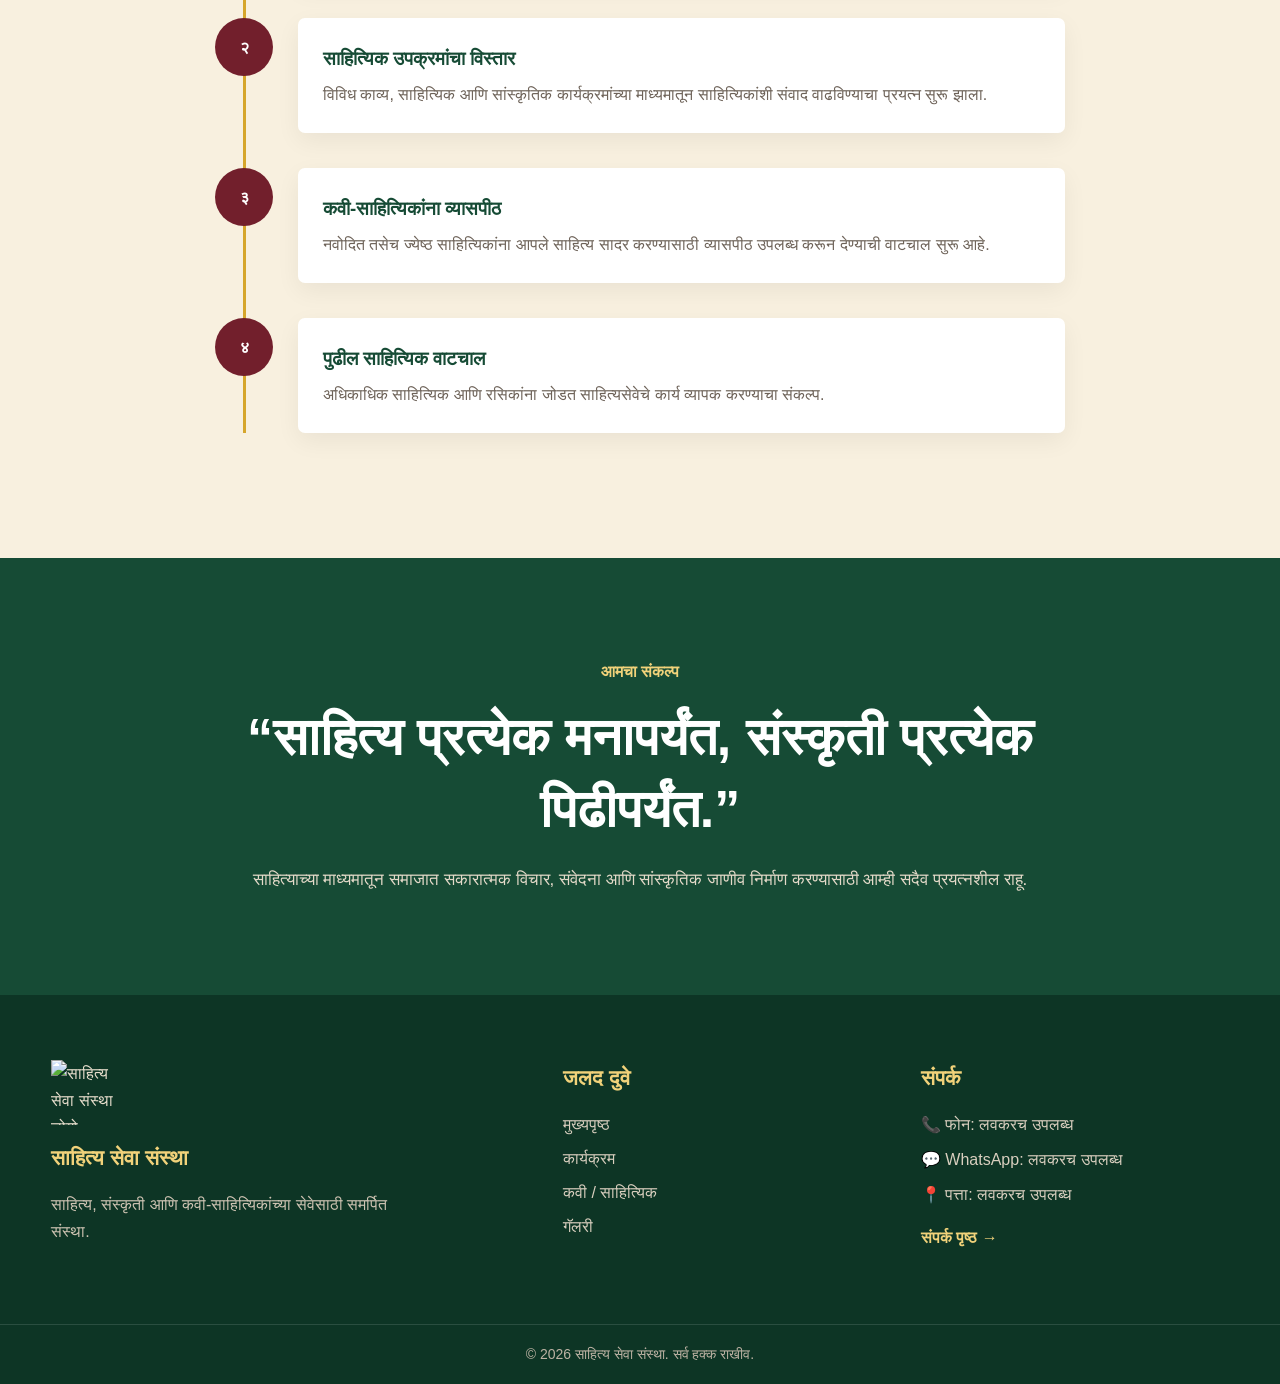
==== commit a49d2319: "Update about.html" ====
--- a/about.html
+++ b/about.html
@@ -1,4 +1,3 @@
-```html id="f5n9s8"
 <!DOCTYPE html>
 <html lang="mr">
 <head>
@@ -612,4 +611,3 @@
 
 </body>
 </html>
-```
